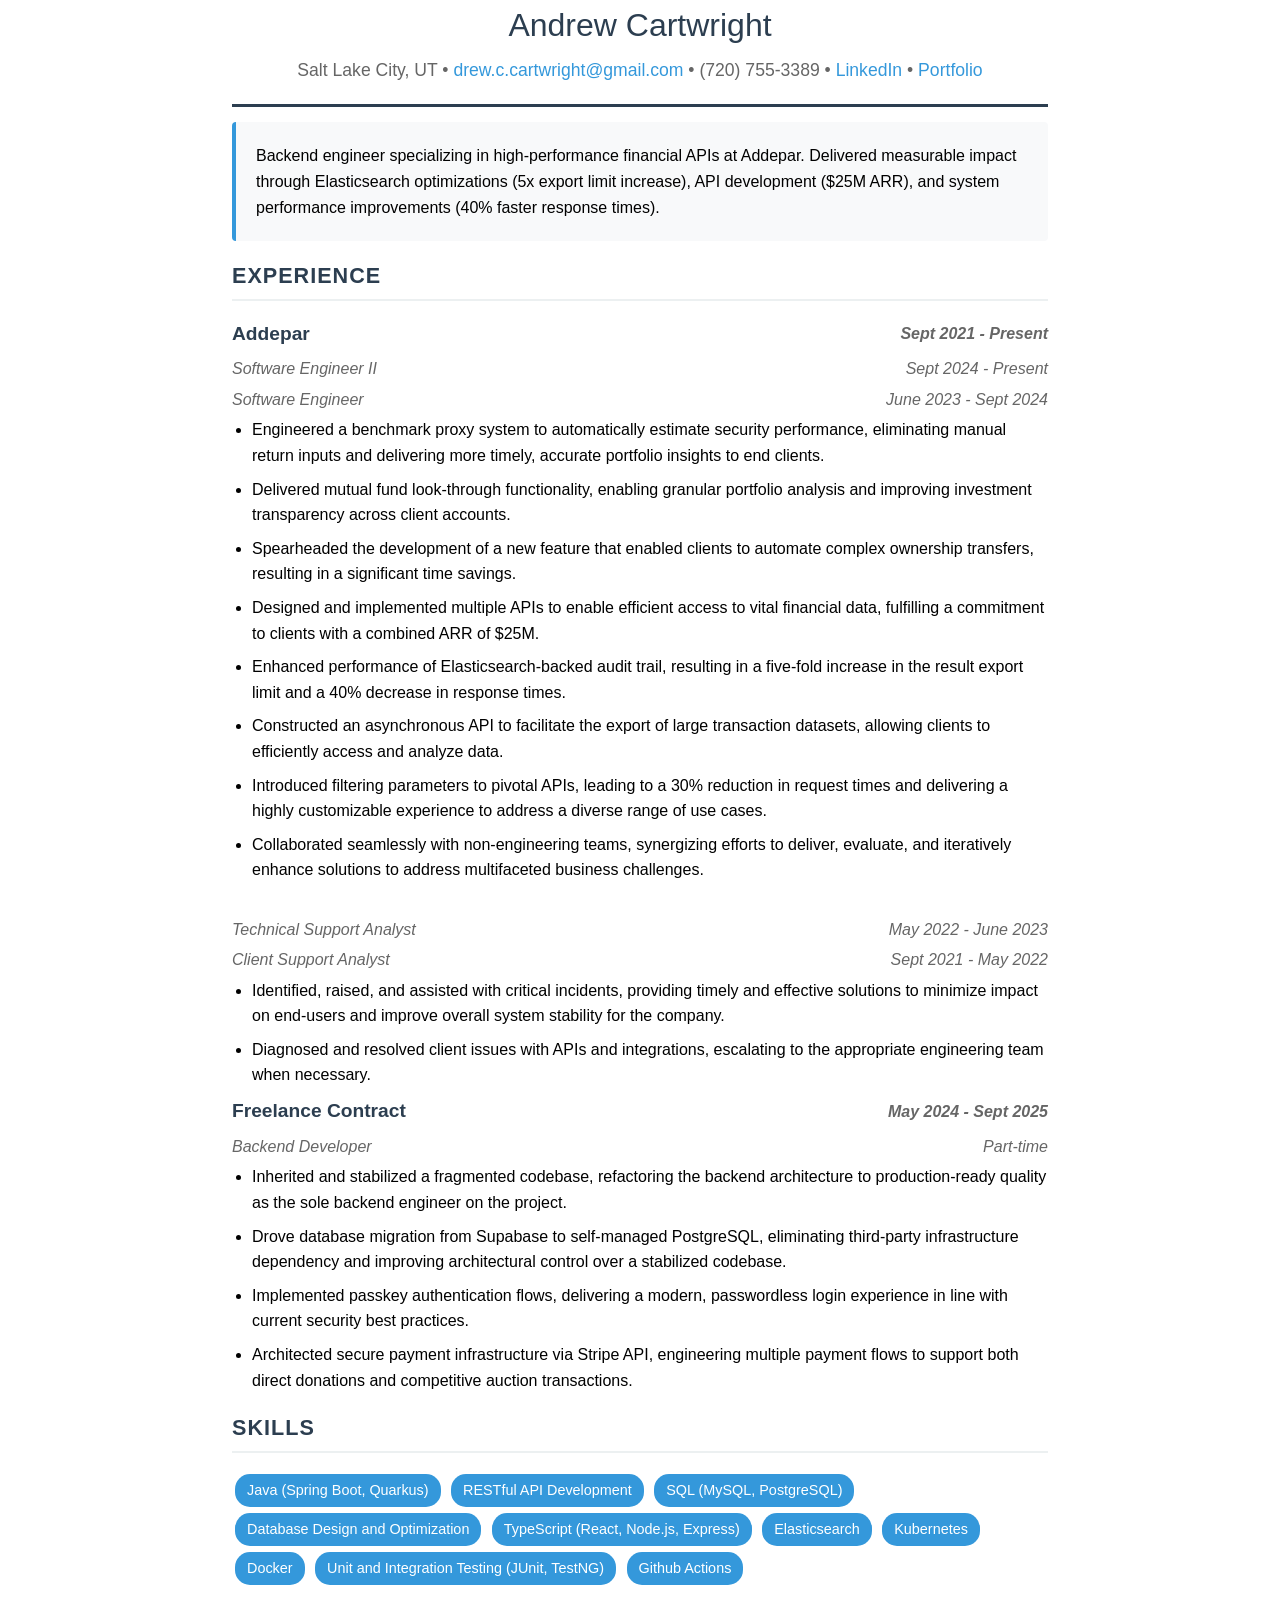
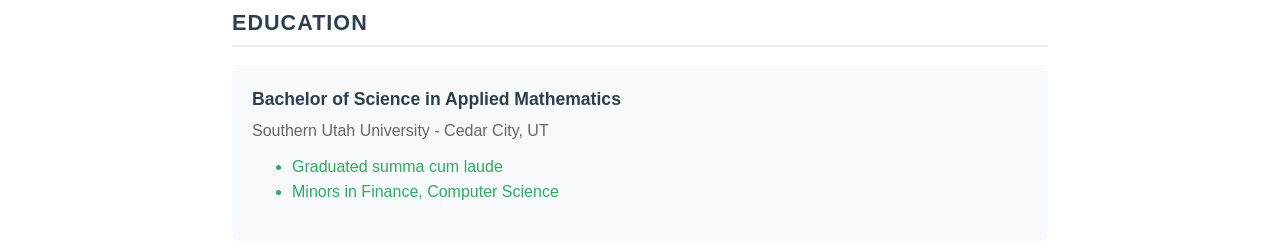
==== resume.html @ 309b1c07 "update resume" ====
<!DOCTYPE html>
<html lang="en">
<head>
    <meta charset="UTF-8">
    <meta name="viewport" content="width=device-width, initial-scale=1.0">
    <title>Andrew Cartwright - Resume</title>
    <style>
        @page { size: letter }
        @page { 
            margin: 0mm;
            margin-top: 0.5in;
            padding: 0mm;
        }
        @page :first {
            margin-top: 0mm;
        }
        @page { prince-pdf-print-scaling: none }
        @page { prince-shrink-to-fit: none }
        body {
            font-family: 'Segoe UI', Tahoma, Geneva, Verdana, sans-serif;
            line-height: 1.6;
            margin: 0;
        }
        .container {
            max-width: 8.5in;
            margin: 0 auto;
            background: white;
            border-radius: 8px;
        }
        .header {
            text-align: center;
            border-bottom: 3px solid #2c3e50;
            padding-bottom: 15px;
            margin-bottom: 15px;
        }
        .header h1 {
            margin: 0;
            font-size: 2em;
            color: #2c3e50;
            font-weight: 300;
        }
        .contact-info {
            margin: 5px 0;
            font-size: 1.1em;
            color: #666;
        }
        .contact-info a {
            color: #3498db;
            text-decoration: none;
        }
        .contact-info a:hover {
            text-decoration: underline;
        }
        .summary {
            padding: 5px 20px;
            background-color: #f8f9fa;
            border-left: 4px solid #3498db;
            border-radius: 4px;
        }
        .section h2 {
            color: #2c3e50;
            border-bottom: 2px solid #ecf0f1;
            padding-bottom: 5px;
            font-size: 1.35em;
            text-transform: uppercase;
            letter-spacing: 1px;
        }
        .job-header {
            display: flex;
            justify-content: space-between;
            align-items: center;
            margin-bottom: 7px;
        }
        .company {
            font-weight: bold;
            font-size: 1.2em;
            color: #2c3e50;
        }
        .duration {
            color: #666;
            font-style: italic;
            font-weight: bold;
        }
        .position {
            color: #666;
            margin-bottom: 5px;
            font-style: italic;
            display: flex;
            justify-content: space-between;
            align-items: center;
        }
        .job ul {
            margin: 0;
            padding-left: 20px;
        }
        .job li {
            margin-bottom: 8px;
        }
        .projects ul, .skills ul {
            list-style: none;
            padding: 0;
        }
        .projects li {
            margin-bottom: 20px;
            padding: 15px;
            background-color: #f8f9fa;
            border-radius: 5px;
        }
        .project-title {
            font-weight: bold;
            color: #2c3e50;
            margin-bottom: 5px;
        }
        .skills li {
            display: inline-block;
            background-color: #3498db;
            color: white;
            padding: 5px 12px;
            margin: 3px;
            border-radius: 15px;
            font-size: 0.9em;
        }
        .education {
            background-color: #f8f9fa;
            padding: 20px;
            border-radius: 5px;
        }
        .degree {
            font-weight: bold;
            color: #2c3e50;
            font-size: 1.1em;
        }
        .university {
            color: #666;
            margin: 5px 0;
        }
        .honors {
            margin-top: 10px;
        }
        .honors li {
            color: #27ae60;
            font-weight: 500;
        }
        @media (max-width: 768px) {
            body {
                padding: 20px;
            }
            .container {
                padding: 20px;
            }
            .job-header {
                flex-direction: column;
                align-items: flex-start;
            }
        }
    </style>
</head>
<body>
    <div class="container">
        <header class="header">
            <h1>Andrew Cartwright</h1>
            <div class="contact-info">
                Salt Lake City, UT •
                <a href="mailto:drew.c.cartwright@gmail.com">drew.c.cartwright@gmail.com</a> •
                (720) 755-3389 •
                <a href="https://www.linkedin.com/in/andrew-cartwright-8b13b0134/" target="_blank">LinkedIn</a> •
                <a href="https://andrewccartwright.github.io/" target="_blank">Portfolio</a>
            </div>
        </header>

        <section class="summary">
            <p>Backend engineer specializing in high-performance financial APIs at Addepar. Delivered measurable impact through Elasticsearch optimizations (5x export limit increase), API development ($25M ARR), and system performance improvements (40% faster response times).</p>
        </section>

        <section class="section">
            <h2>Experience</h2>

                    <div class="job">
                        <div class="job-header">
                            <div class="company">Addepar</div>
                            <div class="duration">Sept 2021 - Present</div>
                        </div>

                        <div class="position">
                            <span>Software Engineer II</span>
                            <span>Sept 2024 - Present</span>
                        </div>

                        <div class="position">
                            <span>Software Engineer</span>
                            <span>June 2023 - Sept 2024</span>
                        </div>

                        <ul>
                            <li>Engineered a benchmark proxy system to automatically estimate security performance, eliminating manual return inputs and delivering more timely, accurate portfolio insights to end clients.</li>
                            <li>Delivered mutual fund look-through functionality, enabling granular portfolio analysis and improving investment transparency across client accounts.</li>
                            <li>Spearheaded the development of a new feature that enabled clients to automate complex ownership transfers, resulting in a significant time savings.</li>
                            <li>Designed and implemented multiple APIs to enable efficient access to vital financial data, fulfilling a commitment to clients with a combined ARR of $25M.</li>
                            <li>Enhanced performance of Elasticsearch-backed audit trail, resulting in a five-fold increase in the result export limit and a 40% decrease in response times.</li>
                            <li>Constructed an asynchronous API to facilitate the export of large transaction datasets, allowing clients to efficiently access and analyze data.</li>
                            <li>Introduced filtering parameters to pivotal APIs, leading to a 30% reduction in request times and delivering a highly customizable experience to address a diverse range of use cases.</li>
                            <li>Collaborated seamlessly with non-engineering teams, synergizing efforts to deliver, evaluate, and iteratively enhance solutions to address multifaceted business challenges.</li>
                        </ul>

                        <br>
                        <div class="position">
                            <span>Technical Support Analyst</span>
                            <span>May 2022 - June 2023</span>
                        </div>
                        <div class="position">
                            <span>Client Support Analyst</span>
                            <span>Sept 2021 - May 2022</span>
                        </div>
                        <ul>
                            <li>Identified, raised, and assisted with critical incidents, providing timely and effective solutions to minimize impact on end-users and improve overall system stability for the company.</li>
                            <li>Diagnosed and resolved client issues with APIs and integrations, escalating to the appropriate engineering team when necessary.</li>
                        </ul>
                    </div>

                    <div class="job">
                        <div class="job-header">
                            <div class="company">Freelance Contract</div>
                            <div class="duration">May 2024 - Sept 2025</div>
                        </div>

                        <div class="position">
                            <span>Backend Developer</span>
                            <span>Part-time</span>
                        </div>

                        <ul>
                            <li>Inherited and stabilized a fragmented codebase, refactoring the backend architecture to production-ready quality as the sole backend engineer on the project.</li>
                            <li>Drove database migration from Supabase to self-managed PostgreSQL, eliminating third-party infrastructure dependency and improving architectural control over a stabilized codebase.</li>
                            <li>Implemented passkey authentication flows, delivering a modern, passwordless login experience in line with current security best practices.</li>
                            <li>Architected secure payment infrastructure via Stripe API, engineering multiple payment flows to support both direct donations and competitive auction transactions.</li>
                        </ul>
            </div>
        </section>

        <section class="section skills">
            <h2>Skills</h2>
            <ul>
                <li>Java (Spring Boot, Quarkus)</li>
                <li>RESTful API Development</li>
                <li>SQL (MySQL, PostgreSQL)</li>
                <li>Database Design and Optimization</li>
                <li>TypeScript (React, Node.js, Express)</li>
                <li>Elasticsearch</li>
                <li>Kubernetes</li>
                <li>Docker</li>
                <li>Unit and Integration Testing (JUnit, TestNG)</li>
                <li>Github Actions</li>
            </ul>
        </section>

        <section class="section">
            <h2>Education</h2>
            <div class="education">
                <div class="degree">Bachelor of Science in Applied Mathematics</div>
                <div class="university">Southern Utah University - Cedar City, UT</div>
                <ul class="honors">
                    <li>Graduated summa cum laude</li>
                    <li>Minors in Finance, Computer Science</li>
                </ul>
            </div>
        </section>
    </div>
</body>
</html>
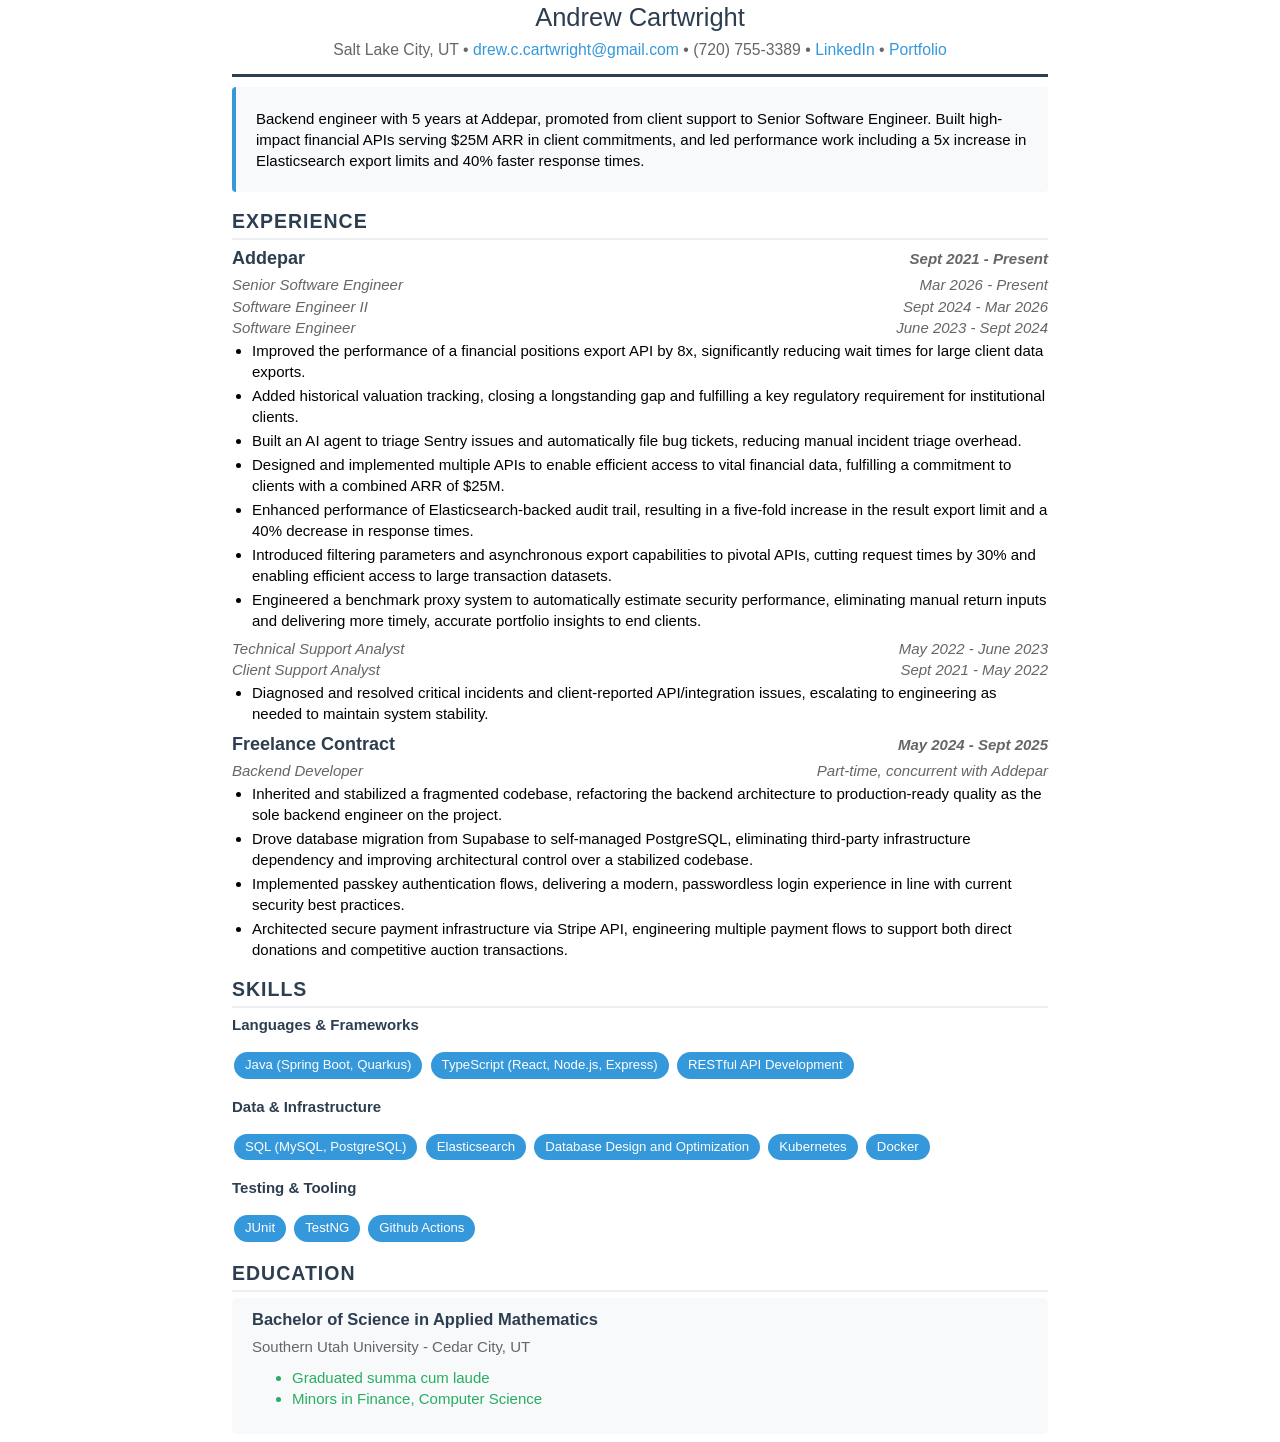
==== commit 61e4bdbd: "update resume" ====
--- a/resume.html
+++ b/resume.html
@@ -8,7 +8,7 @@
         @page { size: letter }
         @page { 
             margin: 0mm;
-            margin-top: 0.5in;
+            margin-top: 0.3in;
             padding: 0mm;
         }
         @page :first {
@@ -18,7 +18,8 @@
         @page { prince-shrink-to-fit: none }
         body {
             font-family: 'Segoe UI', Tahoma, Geneva, Verdana, sans-serif;
-            line-height: 1.6;
+            font-size: 15px;
+            line-height: 1.4;
             margin: 0;
         }
         .container {
@@ -30,18 +31,18 @@
         .header {
             text-align: center;
             border-bottom: 3px solid #2c3e50;
-            padding-bottom: 15px;
-            margin-bottom: 15px;
+            padding-bottom: 10px;
+            margin-bottom: 10px;
         }
         .header h1 {
             margin: 0;
-            font-size: 2em;
+            font-size: 1.7em;
             color: #2c3e50;
             font-weight: 300;
         }
         .contact-info {
-            margin: 5px 0;
-            font-size: 1.1em;
+            margin: 3px 0;
+            font-size: 1.05em;
             color: #666;
         }
         .contact-info a {
@@ -52,7 +53,7 @@
             text-decoration: underline;
         }
         .summary {
-            padding: 5px 20px;
+            padding: 6px 20px;
             background-color: #f8f9fa;
             border-left: 4px solid #3498db;
             border-radius: 4px;
@@ -60,16 +61,23 @@
         .section h2 {
             color: #2c3e50;
             border-bottom: 2px solid #ecf0f1;
-            padding-bottom: 5px;
-            font-size: 1.35em;
+            padding-bottom: 3px;
+            margin-bottom: 6px;
+            font-size: 1.3em;
             text-transform: uppercase;
             letter-spacing: 1px;
+        }
+        .job {
+            margin-bottom: 8px;
+        }
+        .section {
+            margin-bottom: 8px;
         }
         .job-header {
             display: flex;
             justify-content: space-between;
             align-items: center;
-            margin-bottom: 7px;
+            margin-bottom: 4px;
         }
         .company {
             font-weight: bold;
@@ -83,8 +91,9 @@
         }
         .position {
             color: #666;
-            margin-bottom: 5px;
+            margin-bottom: 2px;
             font-style: italic;
+            line-height: 1.3;
             display: flex;
             justify-content: space-between;
             align-items: center;
@@ -94,7 +103,7 @@
             padding-left: 20px;
         }
         .job li {
-            margin-bottom: 8px;
+            margin-bottom: 3px;
         }
         .projects ul, .skills ul {
             list-style: none;
@@ -115,14 +124,14 @@
             display: inline-block;
             background-color: #3498db;
             color: white;
-            padding: 5px 12px;
-            margin: 3px;
+            padding: 4px 11px;
+            margin: 2px;
             border-radius: 15px;
-            font-size: 0.9em;
+            font-size: 0.88em;
         }
         .education {
             background-color: #f8f9fa;
-            padding: 20px;
+            padding: 10px 20px;
             border-radius: 5px;
         }
         .degree {
@@ -169,7 +178,7 @@
         </header>
 
         <section class="summary">
-            <p>Backend engineer specializing in high-performance financial APIs at Addepar. Delivered measurable impact through Elasticsearch optimizations (5x export limit increase), API development ($25M ARR), and system performance improvements (40% faster response times).</p>
+            <p>Backend engineer with 5 years at Addepar, promoted from client support to Senior Software Engineer. Built high-impact financial APIs serving $25M ARR in client commitments, and led performance work including a 5x increase in Elasticsearch export limits and 40% faster response times.</p>
         </section>
 
         <section class="section">
@@ -182,8 +191,13 @@
                         </div>
 
                         <div class="position">
+                            <span>Senior Software Engineer</span>
+                            <span>Mar 2026 - Present</span>
+                        </div>
+
+                        <div class="position">
                             <span>Software Engineer II</span>
-                            <span>Sept 2024 - Present</span>
+                            <span>Sept 2024 - Mar 2026</span>
                         </div>
 
                         <div class="position">
@@ -192,18 +206,16 @@
                         </div>
 
                         <ul>
-                            <li>Engineered a benchmark proxy system to automatically estimate security performance, eliminating manual return inputs and delivering more timely, accurate portfolio insights to end clients.</li>
-                            <li>Delivered mutual fund look-through functionality, enabling granular portfolio analysis and improving investment transparency across client accounts.</li>
-                            <li>Spearheaded the development of a new feature that enabled clients to automate complex ownership transfers, resulting in a significant time savings.</li>
+                            <li>Improved the performance of a financial positions export API by 8x, significantly reducing wait times for large client data exports.</li>
+                            <li>Added historical valuation tracking, closing a longstanding gap and fulfilling a key regulatory requirement for institutional clients.</li>
+                            <li>Built an AI agent to triage Sentry issues and automatically file bug tickets, reducing manual incident triage overhead.</li>
                             <li>Designed and implemented multiple APIs to enable efficient access to vital financial data, fulfilling a commitment to clients with a combined ARR of $25M.</li>
                             <li>Enhanced performance of Elasticsearch-backed audit trail, resulting in a five-fold increase in the result export limit and a 40% decrease in response times.</li>
-                            <li>Constructed an asynchronous API to facilitate the export of large transaction datasets, allowing clients to efficiently access and analyze data.</li>
-                            <li>Introduced filtering parameters to pivotal APIs, leading to a 30% reduction in request times and delivering a highly customizable experience to address a diverse range of use cases.</li>
-                            <li>Collaborated seamlessly with non-engineering teams, synergizing efforts to deliver, evaluate, and iteratively enhance solutions to address multifaceted business challenges.</li>
+                            <li>Introduced filtering parameters and asynchronous export capabilities to pivotal APIs, cutting request times by 30% and enabling efficient access to large transaction datasets.</li>
+                            <li>Engineered a benchmark proxy system to automatically estimate security performance, eliminating manual return inputs and delivering more timely, accurate portfolio insights to end clients.</li>
                         </ul>
 
-                        <br>
-                        <div class="position">
+                        <div class="position" style="margin-top: 8px;">
                             <span>Technical Support Analyst</span>
                             <span>May 2022 - June 2023</span>
                         </div>
@@ -212,8 +224,7 @@
                             <span>Sept 2021 - May 2022</span>
                         </div>
                         <ul>
-                            <li>Identified, raised, and assisted with critical incidents, providing timely and effective solutions to minimize impact on end-users and improve overall system stability for the company.</li>
-                            <li>Diagnosed and resolved client issues with APIs and integrations, escalating to the appropriate engineering team when necessary.</li>
+                            <li>Diagnosed and resolved critical incidents and client-reported API/integration issues, escalating to engineering as needed to maintain system stability.</li>
                         </ul>
                     </div>
 
@@ -225,7 +236,7 @@
 
                         <div class="position">
                             <span>Backend Developer</span>
-                            <span>Part-time</span>
+                            <span>Part-time, concurrent with Addepar</span>
                         </div>
 
                         <ul>
@@ -239,16 +250,24 @@
 
         <section class="section skills">
             <h2>Skills</h2>
+            <p style="font-weight:bold; color:#2c3e50; margin: 6px 0 2px 0;">Languages &amp; Frameworks</p>
             <ul>
                 <li>Java (Spring Boot, Quarkus)</li>
+                <li>TypeScript (React, Node.js, Express)</li>
                 <li>RESTful API Development</li>
+            </ul>
+            <p style="font-weight:bold; color:#2c3e50; margin: 6px 0 2px 0;">Data &amp; Infrastructure</p>
+            <ul>
                 <li>SQL (MySQL, PostgreSQL)</li>
+                <li>Elasticsearch</li>
                 <li>Database Design and Optimization</li>
-                <li>TypeScript (React, Node.js, Express)</li>
-                <li>Elasticsearch</li>
                 <li>Kubernetes</li>
                 <li>Docker</li>
-                <li>Unit and Integration Testing (JUnit, TestNG)</li>
+            </ul>
+            <p style="font-weight:bold; color:#2c3e50; margin: 6px 0 2px 0;">Testing &amp; Tooling</p>
+            <ul>
+                <li>JUnit</li>
+                <li>TestNG</li>
                 <li>Github Actions</li>
             </ul>
         </section>
